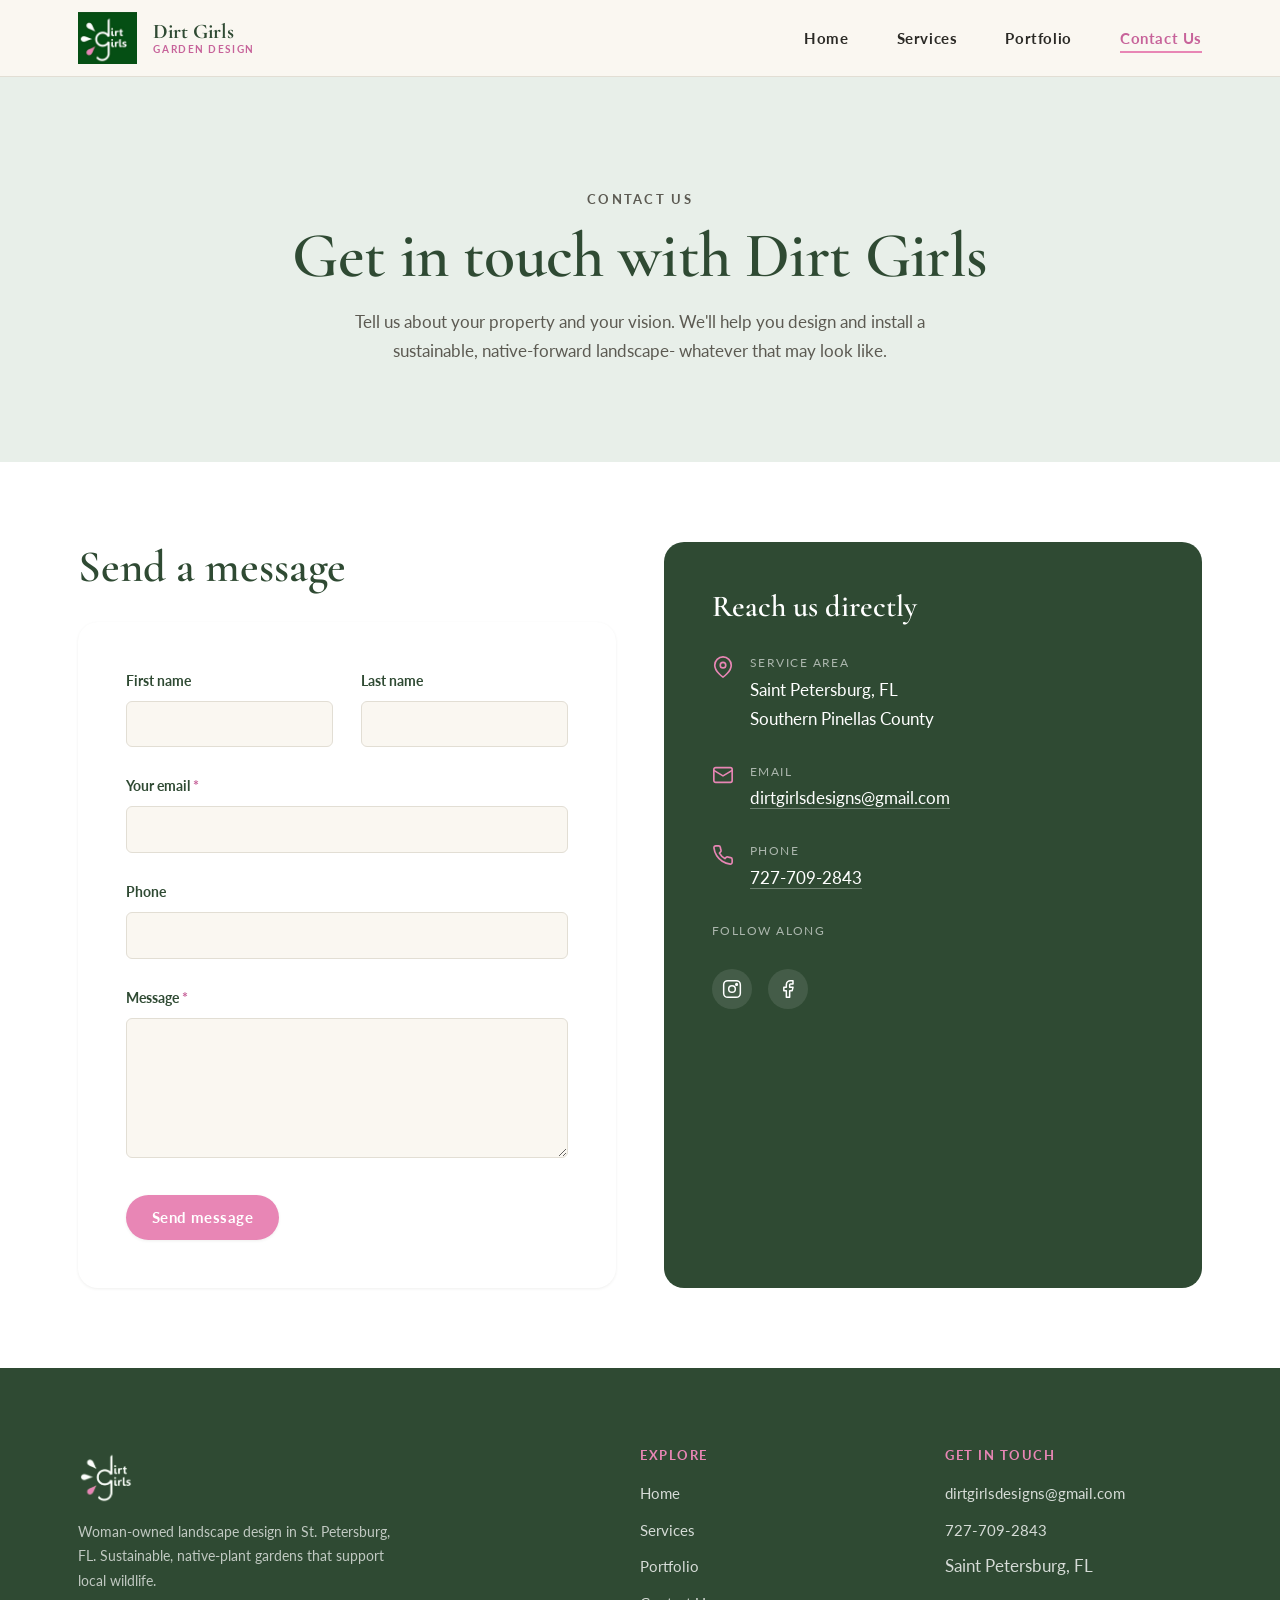
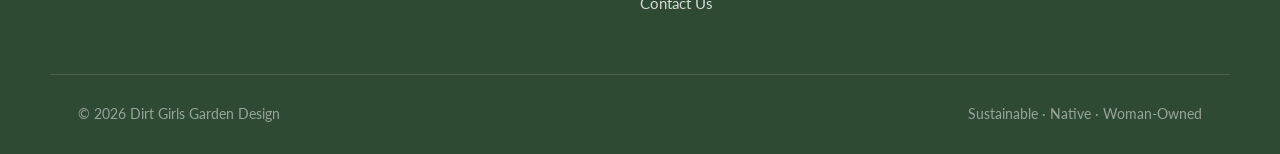
==== contact.html @ 12b73502 "Initial dg garden design website" ====
<!DOCTYPE html>
<html lang="en">
<head>
  <meta charset="UTF-8">
  <meta name="viewport" content="width=device-width, initial-scale=1.0">
  <title>Contact Us | Dirt Girls Garden Design — St. Petersburg, FL</title>
  <meta name="description" content="Get in touch with Dirt Girls Garden Design in St. Petersburg, FL. Request a consultation, design, or installation for your sustainable native-plant landscape.">
  <link rel="preconnect" href="https://fonts.googleapis.com">
  <link rel="preconnect" href="https://fonts.gstatic.com" crossorigin>
  <link href="https://fonts.googleapis.com/css2?family=Cormorant+Garamond:wght@500;600;700&family=Lato:wght@400;700&display=swap" rel="stylesheet">
  <link rel="stylesheet" href="css/styles.css">
  <link rel="icon" type="image/jpeg" href="assets/images/logo.jpg">
</head>
<body>
  <a class="skip-link" href="#main">Skip to content</a>

  <!-- ==================== Header ==================== -->
  <header class="site-header">
    <div class="container site-header__inner">
      <a class="site-header__logo" href="index.html" aria-label="Dirt Girls Garden Design — home">
        <img src="assets/images/logo.jpg" alt="Dirt Girls Garden Design logo" width="52" height="45">
        <span class="site-header__logo-text">
          Dirt Girls
          <span>Garden Design</span>
        </span>
      </a>
      <nav aria-label="Primary">
        <button class="nav-toggle" aria-expanded="false" aria-controls="primary-nav" aria-label="Toggle menu">
          <span></span><span></span><span></span>
        </button>
        <ul class="nav-list" id="primary-nav" data-open="false">
          <li><a href="index.html">Home</a></li>
          <li><a href="services.html">Services</a></li>
          <li><a href="portfolio.html">Portfolio</a></li>
          <li><a href="contact.html" aria-current="page">Contact Us</a></li>
        </ul>
      </nav>
    </div>
  </header>

  <!-- ==================== Main content ==================== -->
  <main id="main">

    <!-- Page header — hero-garden background (cropped to upper portion) with light overlay.
         Original green text colors preserved for readability. -->
    <section class="page-header section--tint-green" aria-label="Contact">
      <div class="container">
        <p class="eyebrow">Contact Us</p>
        <h1>Get in touch with Dirt Girls</h1>
        <p>Tell us about your property and your vision. We'll help you design and install a sustainable, native-forward landscape- whatever that may look like.</p>
      </div>
    </section>

    <section class="section section--paper" aria-label="Contact form and details">
      <div class="container">
        <div class="contact-grid">

          <div class="form-wrapper">
            <h2 style="margin-bottom: var(--space-md);">Send a message</h2>
            <!-- Contact form — submits to FormSubmit.co (no signup or backend required).
                 First submission triggers a confirmation email to activate the endpoint. -->
            <form class="form" id="contact-form" action="https://formsubmit.co/dirtgirlsdesigns@gmail.com" method="POST" novalidate>
              <!-- FormSubmit hidden configuration fields -->
              <input type="hidden" name="_subject" value="New inquiry from dirtgirlsgardendesign.com">
              <input type="hidden" name="_captcha" value="false">
              <input type="hidden" name="_template" value="table">
              <div class="form__row">
                <div class="form__field">
                  <label class="form__label" for="first-name">First name</label>
                  <input class="form__input" type="text" id="first-name" name="first-name" autocomplete="given-name">
                  <p class="form__error">Please enter your first name.</p>
                </div>
                <div class="form__field">
                  <label class="form__label" for="last-name">Last name</label>
                  <input class="form__input" type="text" id="last-name" name="last-name" autocomplete="family-name">
                  <p class="form__error">Please enter your last name.</p>
                </div>
              </div>
              <div class="form__field">
                <label class="form__label" for="email">Your email <span class="required">*</span></label>
                <input class="form__input" type="email" id="email" name="email" autocomplete="email" required>
                <p class="form__error">Please enter a valid email address.</p>
              </div>
              <div class="form__field">
                <label class="form__label" for="phone">Phone</label>
                <input class="form__input" type="tel" id="phone" name="phone" autocomplete="tel">
              </div>
              <div class="form__field">
                <label class="form__label" for="message">Message <span class="required">*</span></label>
                <textarea class="form__textarea" id="message" name="message" required></textarea>
                <p class="form__error">Please tell us a little about your project.</p>
              </div>
              <button class="button button--primary" type="submit">Send message</button>
              <p class="form__status" id="form-status" role="status" aria-live="polite"></p>
            </form>
          </div>

          <aside class="contact-info" aria-label="Contact details">
            <h3>Reach us directly</h3>

            <div class="contact-info__item">
              <svg viewBox="0 0 24 24" fill="none" stroke="currentColor" stroke-width="1.8" stroke-linecap="round" stroke-linejoin="round" aria-hidden="true">
                <path d="M21 10c0 7-9 13-9 13s-9-6-9-13a9 9 0 0 1 18 0z"/>
                <circle cx="12" cy="10" r="3"/>
              </svg>
              <div>
                <span class="contact-info__label">Service area</span>
                <span class="contact-info__value">Saint Petersburg, FL<br>Southern Pinellas County</span>
              </div>
            </div>

            <div class="contact-info__item">
              <svg viewBox="0 0 24 24" fill="none" stroke="currentColor" stroke-width="1.8" stroke-linecap="round" stroke-linejoin="round" aria-hidden="true">
                <rect x="2" y="4" width="20" height="16" rx="2"/>
                <path d="m22 7-10 6L2 7"/>
              </svg>
              <div>
                <span class="contact-info__label">Email</span>
                <span class="contact-info__value"><a href="mailto:dirtgirlsdesigns@gmail.com">dirtgirlsdesigns@gmail.com</a></span>
              </div>
            </div>

            <div class="contact-info__item">
              <svg viewBox="0 0 24 24" fill="none" stroke="currentColor" stroke-width="1.8" stroke-linecap="round" stroke-linejoin="round" aria-hidden="true">
                <path d="M22 16.92v3a2 2 0 0 1-2.18 2 19.79 19.79 0 0 1-8.63-3.07 19.5 19.5 0 0 1-6-6 19.79 19.79 0 0 1-3.07-8.67A2 2 0 0 1 4.11 2h3a2 2 0 0 1 2 1.72c.13.96.36 1.9.7 2.81a2 2 0 0 1-.45 2.11L8.09 9.91a16 16 0 0 0 6 6l1.27-1.27a2 2 0 0 1 2.11-.45c.91.34 1.85.57 2.81.7A2 2 0 0 1 22 16.92z"/>
              </svg>
              <div>
                <span class="contact-info__label">Phone</span>
                <span class="contact-info__value"><a href="tel:+17277092843">727-709-2843</a></span>
              </div>
            </div>

            <div>
              <span class="contact-info__label" style="display:block; margin-bottom: var(--space-sm);">Follow along</span>
              <!-- Replace hrefs below with the real Dirt Girls social media URLs -->
              <div class="contact-social">
                <a href="#" aria-label="Dirt Girls on Instagram">
                  <svg viewBox="0 0 24 24" fill="none" stroke="currentColor" stroke-width="1.8" stroke-linecap="round" stroke-linejoin="round" aria-hidden="true">
                    <rect x="2" y="2" width="20" height="20" rx="5"/>
                    <circle cx="12" cy="12" r="4"/>
                    <circle cx="17.5" cy="6.5" r="1" fill="currentColor"/>
                  </svg>
                </a>
                <a href="#" aria-label="Dirt Girls on Facebook">
                  <svg viewBox="0 0 24 24" fill="none" stroke="currentColor" stroke-width="1.8" stroke-linecap="round" stroke-linejoin="round" aria-hidden="true">
                    <path d="M18 2h-3a5 5 0 0 0-5 5v3H7v4h3v8h4v-8h3l1-4h-4V7a1 1 0 0 1 1-1h3z"/>
                  </svg>
                </a>
              </div>
            </div>
          </aside>

        </div>
      </div>
    </section>

  </main>

  <!-- ==================== Footer ==================== -->
  <footer class="site-footer">
    <div class="container site-footer__inner">
      <div class="site-footer__brand">
        <img src="assets/images/logo-removebg-preview.png" alt="Dirt Girls Garden Design">
        <p>Woman-owned landscape design in St. Petersburg, FL. Sustainable, native-plant gardens that support local wildlife.</p>
      </div>
      <div>
        <h2 class="site-footer__heading">Explore</h2>
        <ul class="site-footer__links">
          <li><a href="index.html">Home</a></li>
          <li><a href="services.html">Services</a></li>
          <li><a href="portfolio.html">Portfolio</a></li>
          <li><a href="contact.html">Contact Us</a></li>
        </ul>
      </div>
      <div>
        <h2 class="site-footer__heading">Get in touch</h2>
        <ul class="site-footer__links">
          <li><a href="mailto:dirtgirlsdesigns@gmail.com">dirtgirlsdesigns@gmail.com</a></li>
          <li><a href="tel:+17277092843">727-709-2843</a></li>
          <li>Saint Petersburg, FL</li>
        </ul>
      </div>
    </div>
    <div class="container site-footer__bottom">
      <span>&copy; <span id="footer-year">2026</span> Dirt Girls Garden Design</span>
      <span>Sustainable &middot; Native &middot; Woman-Owned</span>
    </div>
  </footer>

  <script src="js/navigation.js" defer></script>
  <script src="js/contactForm.js" defer></script>
  <script>
    document.getElementById('footer-year').textContent = new Date().getFullYear();
  </script>
</body>
</html>
---- css/styles.css ----
/* ============================================================
   Dirt Girls Garden Design — Stylesheet
   ------------------------------------------------------------
   Brand colors sampled from logo: pink #E886B5, green #45734D.
   Design tokens (CSS custom properties) defined in :root below
   control palette, spacing, typography, and motion across the
   entire site. Sections are organized top-to-bottom in roughly
   the order elements appear on the page.
   ============================================================ */

/* ---------- Design tokens ---------- */
/* Centralized configuration for colors, spacing, typography, and motion.
   Changing a token here propagates everywhere it is referenced. */
:root {
  /* Brand palette (sampled from logo) */
  --pink: #E886B5;
  --pink-deep: #C7639A;
  --pink-soft: #F7E4EE;
  --green: #45734D;
  --green-deep: #2F4A33;
  --green-soft: #E8EFE9;

  /* Neutrals */
  --cream: #FAF7F1;
  --paper: #FFFFFF;
  --ink: #2B2A26;
  --ink-soft: #5C5A52;
  --line: #E2DED4;

  /* Effects */
  --shadow-sm: 0 1px 3px rgba(47, 46, 38, 0.08);
  --shadow-md: 0 6px 20px rgba(47, 46, 38, 0.10);
  --shadow-lg: 0 14px 40px rgba(47, 46, 38, 0.14);
  --radius-sm: 6px;
  --radius-md: 12px;
  --radius-lg: 20px;
  --radius-pill: 999px;

  /* Type */
  --font-serif: 'Cormorant Garamond', Georgia, 'Times New Roman', serif;
  --font-sans: 'Lato', system-ui, -apple-system, 'Segoe UI', Roboto, sans-serif;

  /* Spacing scale */
  --space-xs: 0.5rem;
  --space-sm: 1rem;
  --space-md: 1.75rem;
  --space-lg: 3rem;
  --space-xl: 5rem;
  --space-2xl: 7rem;

  /* Layout */
  --container-max: 1180px;
  --container-narrow: 880px;
  --header-height: 76px;

  /* Motion */
  --transition-fast: 150ms ease;
  --transition-base: 250ms ease;

  /* Breakpoints (reference only — CSS @media cannot use variables) */
  /* --bp-tablet: 768px;  --bp-desktop: 1024px;  --bp-wide: 1280px; */
}

/* ---------- Reset & base ---------- */
*,
*::before,
*::after {
  box-sizing: border-box;
  margin: 0;
  padding: 0;
}

html {
  scroll-behavior: smooth;
  scroll-padding-top: calc(var(--header-height) + 1rem);
  -webkit-text-size-adjust: 100%;
}

body {
  font-family: var(--font-sans);
  font-size: 1.0625rem;
  line-height: 1.7;
  color: var(--ink);
  background-color: var(--cream);
  -webkit-font-smoothing: antialiased;
  text-rendering: optimizeLegibility;
}

img {
  max-width: 100%;
  height: auto;
  display: block;
}

a {
  color: var(--pink-deep);
  text-decoration: none;
  transition: color var(--transition-fast);
}

a:hover {
  color: var(--green-deep);
}

ul {
  list-style: none;
}

button {
  font-family: inherit;
  cursor: pointer;
  border: none;
  background: none;
}

:focus-visible {
  outline: 3px solid var(--pink);
  outline-offset: 2px;
  border-radius: var(--radius-sm);
}

/* ---------- Typography ---------- */
h1,
h2,
h3,
h4 {
  font-family: var(--font-serif);
  font-weight: 600;
  line-height: 1.15;
  color: var(--green-deep);
}

h1 {
  font-size: clamp(2.4rem, 6vw, 4rem);
  letter-spacing: -0.01em;
}

h2 {
  font-size: clamp(1.9rem, 4vw, 2.8rem);
}

h3 {
  font-size: clamp(1.4rem, 2.5vw, 1.9rem);
}

h4 {
  font-size: 1.25rem;
}

p {
  margin-bottom: var(--space-sm);
}

.eyebrow {
  font-family: var(--font-sans);
  font-size: 0.8rem;
  font-weight: 700;
  letter-spacing: 0.18em;
  text-transform: uppercase;
  color: var(--pink-deep);
  margin-bottom: var(--space-xs);
}

.lead {
  font-size: 1.2rem;
  color: var(--ink-soft);
}

.pullquote {
  font-family: var(--font-serif);
  font-style: italic;
  font-size: clamp(1.3rem, 3vw, 1.8rem);
  line-height: 1.4;
  color: var(--green);
  border-left: 3px solid var(--pink);
  padding-left: var(--space-md);
  margin: var(--space-md) 0;
}

.pullquote cite {
  display: block;
  font-style: normal;
  font-size: 0.9rem;
  font-family: var(--font-sans);
  color: var(--ink-soft);
  margin-top: var(--space-xs);
}

/* ---------- Layout ---------- */
.container {
  width: 100%;
  max-width: var(--container-max);
  margin-inline: auto;
  padding-inline: var(--space-md);
}

.container--narrow {
  max-width: var(--container-narrow);
}

.section {
  padding-block: var(--space-xl);
  position: relative;
  overflow: hidden;
}

.section--tight {
  padding-block: var(--space-lg);
}

.section--tint-pink {
  background-color: var(--pink-soft);
}

.section--tint-green {
  background-color: var(--green-soft);
}

.section--paper {
  background-color: var(--paper);
}

.section__header {
  text-align: center;
  max-width: 640px;
  margin: 0 auto var(--space-lg);
}

.section__header p {
  color: var(--ink-soft);
}

/* ---------- Section container stacking ---------- */
/* Ensures section content sits above any positioned background elements. */
.section > .container {
  position: relative;
  z-index: 1;
}

/* ---------- Header & navigation ---------- */
.site-header {
  position: sticky;
  top: 0;
  z-index: 100;
  background-color: rgba(250, 247, 241, 0.95);
  backdrop-filter: blur(10px);
  border-bottom: 1px solid var(--line);
}

.site-header__inner {
  display: flex;
  align-items: center;
  justify-content: space-between;
  height: var(--header-height);
}

.site-header__logo {
  display: flex;
  align-items: center;
  gap: var(--space-sm);
}

.site-header__logo img {
  height: 52px;
  width: auto;
}

.site-header__logo-text {
  font-family: var(--font-serif);
  font-size: 1.3rem;
  font-weight: 700;
  color: var(--green-deep);
  line-height: 1.1;
}

.site-header__logo-text span {
  display: block;
  font-family: var(--font-sans);
  font-size: 0.65rem;
  letter-spacing: 0.15em;
  text-transform: uppercase;
  color: var(--pink-deep);
  font-weight: 700;
}

.nav-list {
  display: flex;
  align-items: center;
  gap: var(--space-lg);
}

.nav-list a {
  font-size: 0.95rem;
  font-weight: 700;
  letter-spacing: 0.04em;
  color: var(--ink);
  position: relative;
  padding-block: 0.25rem;
}

.nav-list a::after {
  content: '';
  position: absolute;
  left: 0;
  bottom: -2px;
  width: 0;
  height: 2px;
  background-color: var(--pink);
  transition: width var(--transition-base);
}

.nav-list a:hover::after,
.nav-list a[aria-current="page"]::after {
  width: 100%;
}

.nav-list a[aria-current="page"] {
  color: var(--pink-deep);
}

.nav-toggle {
  display: none;
  flex-direction: column;
  gap: 5px;
  padding: var(--space-xs);
}

.nav-toggle span {
  display: block;
  width: 26px;
  height: 2px;
  background-color: var(--green-deep);
  transition: transform var(--transition-base), opacity var(--transition-fast);
}

.nav-toggle[aria-expanded="true"] span:nth-child(1) {
  transform: translateY(7px) rotate(45deg);
}

.nav-toggle[aria-expanded="true"] span:nth-child(2) {
  opacity: 0;
}

.nav-toggle[aria-expanded="true"] span:nth-child(3) {
  transform: translateY(-7px) rotate(-45deg);
}

/* ---------- Buttons ---------- */
.button {
  display: inline-flex;
  align-items: center;
  gap: var(--space-xs);
  font-size: 0.95rem;
  font-weight: 700;
  letter-spacing: 0.03em;
  padding: 0.85rem 1.6rem;
  border-radius: var(--radius-pill);
  transition: transform var(--transition-fast), background-color var(--transition-fast),
    color var(--transition-fast), box-shadow var(--transition-fast);
}

.button--primary {
  background-color: var(--pink);
  color: var(--paper);
  box-shadow: var(--shadow-sm);
}

.button--primary:hover {
  background-color: var(--pink-deep);
  color: var(--paper);
  transform: translateY(-2px);
  box-shadow: var(--shadow-md);
}

.button--secondary {
  background-color: transparent;
  color: var(--green-deep);
  border: 2px solid var(--green);
}

.button--secondary:hover {
  background-color: var(--green);
  color: var(--paper);
  transform: translateY(-2px);
}

.button--ghost {
  color: var(--pink-deep);
  padding-inline: 0;
}

.button--ghost::after {
  content: '\2192';
  transition: transform var(--transition-fast);
}

.button--ghost:hover::after {
  transform: translateX(4px);
}

/* ---------- Hero ---------- */
.hero {
  position: relative;
  min-height: min(82vh, 680px);
  display: flex;
  align-items: center;
  color: var(--paper);
  overflow: hidden;
}

.hero__image {
  position: absolute;
  inset: 0;
  width: 100%;
  height: 100%;
  object-fit: cover;
  z-index: 0;
}

.hero__overlay {
  position: absolute;
  inset: 0;
  background: linear-gradient(
    100deg,
    rgba(47, 74, 51, 0.78) 0%,
    rgba(47, 74, 51, 0.45) 55%,
    rgba(47, 74, 51, 0.25) 100%
  );
  z-index: 1;
}

.hero__content {
  position: relative;
  z-index: 2;
  max-width: 620px;
  padding-block: var(--space-xl);
}

.hero__eyebrow {
  color: var(--pink);
  margin-bottom: var(--space-sm);
}

.hero h1 {
  color: var(--paper);
  margin-bottom: var(--space-md);
}

.hero__lead {
  font-size: 1.2rem;
  color: rgba(255, 255, 255, 0.92);
  margin-bottom: var(--space-md);
}

.hero__actions {
  display: flex;
  flex-wrap: wrap;
  gap: var(--space-sm);
}

/* ---------- Pillars ---------- */
.pillars {
  display: grid;
  gap: var(--space-md);
}

.pillar {
  text-align: center;
  padding: var(--space-md);
  border-radius: var(--radius-md);
  background-color: var(--paper);
  box-shadow: var(--shadow-sm);
  border-top: 3px solid var(--pink);
}

.pillar__icon {
  width: 56px;
  height: 56px;
  margin: 0 auto var(--space-sm);
  color: var(--green);
}

.pillar h3 {
  margin-bottom: var(--space-xs);
}

.pillar p {
  font-size: 0.95rem;
  color: var(--ink-soft);
  margin: 0;
}

/* ---------- About panel ---------- */
.about-panel {
  display: grid;
  gap: var(--space-lg);
  align-items: center;
}

.about-panel__image {
  border-radius: var(--radius-lg);
  overflow: hidden;
  box-shadow: var(--shadow-md);
  aspect-ratio: 4 / 5;
}

.about-panel__image img {
  width: 100%;
  height: 100%;
  object-fit: cover;
}

.about-panel__body .eyebrow {
  margin-bottom: var(--space-xs);
}

.about-panel__signature {
  margin-top: var(--space-md);
  font-family: var(--font-serif);
  font-size: 1.4rem;
  color: var(--pink-deep);
}

.about-panel__role {
  font-size: 0.85rem;
  letter-spacing: 0.1em;
  text-transform: uppercase;
  color: var(--ink-soft);
}

/* ---------- Process steps ---------- */
.process {
  display: grid;
  gap: var(--space-md);
}

.process-step {
  position: relative;
  padding: var(--space-lg) var(--space-md);
  border-radius: var(--radius-lg);
  background-color: var(--paper);
  box-shadow: var(--shadow-sm);
  text-align: center;
  transition: transform var(--transition-base), box-shadow var(--transition-base);
}

.process-step:hover {
  transform: translateY(-4px);
  box-shadow: var(--shadow-md);
}

.process-step__number {
  font-family: var(--font-serif);
  font-size: 2.6rem;
  font-weight: 700;
  color: var(--pink);
  line-height: 1;
  margin-bottom: var(--space-xs);
}

.process-step h3 {
  margin-bottom: var(--space-xs);
}

.process-step p {
  font-size: 0.95rem;
  color: var(--ink-soft);
  margin-bottom: var(--space-sm);
}

.process-step__arrow {
  display: inline-flex;
  align-items: center;
  justify-content: center;
  width: 40px;
  height: 40px;
  border-radius: var(--radius-pill);
  background-color: var(--green-soft);
  color: var(--green-deep);
  font-size: 1.2rem;
}

/* ---------- Page header ---------- */
/* Page headers use the hero-garden image as a background, cropped to the upper
   portion (butterfly/caterpillar) via object-position. A semi-transparent cream
   overlay keeps the original green text colors readable against the image. */
.page-header {
  position: relative;
  padding-block: var(--space-2xl) var(--space-xl);
  text-align: center;
  overflow: hidden;
}

/* .page-header > .container {
  position: relative;
  z-index: 2;
} */

.page-header h1 {
  margin-bottom: var(--space-sm);
}

.page-header p {
  color: var(--ink-soft);
  max-width: 600px;
  margin-inline: auto;
}

/* ---------- Gallery ---------- */
.gallery {
  display: grid;
  grid-template-columns: repeat(auto-fill, minmax(260px, 1fr));
  gap: var(--space-md);
  align-items: start;
}

.gallery__item {
  border-radius: var(--radius-md);
  overflow: hidden;
  box-shadow: var(--shadow-sm);
  cursor: pointer;
  background-color: var(--paper);
  transition: transform var(--transition-base), box-shadow var(--transition-base);
}

.gallery__item:hover {
  transform: translateY(-4px);
  box-shadow: var(--shadow-md);
}

.gallery__item:focus-visible {
  outline: 3px solid var(--pink);
  outline-offset: 3px;
}

.gallery__image {
  width: 100%;
  aspect-ratio: 4 / 3;
  object-fit: cover;
  transition: transform var(--transition-base);
}

.gallery__item:hover .gallery__image {
  transform: scale(1.04);
}

/* ---------- Lightbox ---------- */
.lightbox {
  position: fixed;
  inset: 0;
  z-index: 200;
  display: flex;
  align-items: center;
  justify-content: center;
  background-color: rgba(43, 42, 38, 0.88);
  padding: var(--space-md);
  opacity: 0;
  visibility: hidden;
  transition: opacity var(--transition-base), visibility var(--transition-base);
}

.lightbox[data-open="true"] {
  opacity: 1;
  visibility: visible;
}

.lightbox__dialog {
  position: relative;
  max-width: 1000px;
  max-height: 90vh;
  background-color: var(--paper);
  border-radius: var(--radius-md);
  overflow: hidden;
  box-shadow: var(--shadow-lg);
}

.lightbox__image {
  width: 100%;
  max-height: 78vh;
  object-fit: contain;
  display: block;
}

.lightbox__close {
  position: absolute;
  top: 0.75rem;
  right: 0.75rem;
  width: 40px;
  height: 40px;
  border-radius: var(--radius-pill);
  background-color: rgba(255, 255, 255, 0.9);
  color: var(--ink);
  font-size: 1.4rem;
  display: flex;
  align-items: center;
  justify-content: center;
  z-index: 2;
  transition: background-color var(--transition-fast);
}

.lightbox__close:hover {
  background-color: var(--pink);
  color: var(--paper);
}

.lightbox__nav {
  position: absolute;
  top: 50%;
  transform: translateY(-50%);
  width: 48px;
  height: 48px;
  border-radius: var(--radius-pill);
  background-color: rgba(255, 255, 255, 0.85);
  color: var(--ink);
  font-size: 1.5rem;
  display: flex;
  align-items: center;
  justify-content: center;
  z-index: 2;
  transition: background-color var(--transition-fast);
}

.lightbox__nav:hover {
  background-color: var(--pink);
  color: var(--paper);
}

.lightbox__nav--prev {
  left: 0.75rem;
}

.lightbox__nav--next {
  right: 0.75rem;
}

/* ---------- Service sections ---------- */
.service {
  display: grid;
  gap: var(--space-lg);
  align-items: center;
  padding-block: var(--space-lg);
}

.service__image {
  border-radius: var(--radius-lg);
  overflow: hidden;
  box-shadow: var(--shadow-md);
  aspect-ratio: 3 / 2;
}

.service__image img {
  width: 100%;
  height: 100%;
  object-fit: cover;
}

.service__number {
  font-family: var(--font-serif);
  font-size: 1.1rem;
  font-weight: 700;
  color: var(--pink);
  letter-spacing: 0.1em;
}

.service__body h2 {
  margin-bottom: var(--space-sm);
}

.service__list {
  margin: var(--space-sm) 0;
}

.service__list li {
  position: relative;
  padding-left: var(--space-md);
  margin-bottom: var(--space-xs);
  color: var(--ink-soft);
}

.service__list li::before {
  content: '';
  position: absolute;
  left: 0;
  top: 0.6em;
  width: 8px;
  height: 8px;
  border-radius: var(--radius-pill);
  background-color: var(--green);
}

.service--reverse .service__image {
  order: 2;
}

/* ---------- Contact ---------- */
.contact-grid {
  display: grid;
  gap: var(--space-lg);
}

.contact-info {
  background-color: var(--green-deep);
  color: var(--paper);
  border-radius: var(--radius-lg);
  padding: var(--space-lg);
}

.contact-info h3 {
  color: var(--paper);
  margin-bottom: var(--space-md);
}

.contact-info__item {
  display: flex;
  align-items: flex-start;
  gap: var(--space-sm);
  margin-bottom: var(--space-md);
}

.contact-info__item svg {
  width: 22px;
  height: 22px;
  flex-shrink: 0;
  color: var(--pink);
  margin-top: 0.15em;
}

.contact-info__label {
  font-size: 0.75rem;
  letter-spacing: 0.12em;
  text-transform: uppercase;
  color: rgba(255, 255, 255, 0.6);
  display: block;
  margin-bottom: 0.15rem;
}

.contact-info__value {
  color: var(--paper);
}

.contact-info__value a {
  color: var(--paper);
  border-bottom: 1px solid rgba(255, 255, 255, 0.3);
}

.contact-info__value a:hover {
  color: var(--pink);
  border-bottom-color: var(--pink);
}

.contact-social {
  display: flex;
  gap: var(--space-sm);
  margin-top: var(--space-md);
}

.contact-social a {
  width: 40px;
  height: 40px;
  border-radius: var(--radius-pill);
  background-color: rgba(255, 255, 255, 0.1);
  display: flex;
  align-items: center;
  justify-content: center;
  color: var(--paper);
  transition: background-color var(--transition-fast);
}

.contact-social a:hover {
  background-color: var(--pink);
}

.contact-social svg {
  width: 20px;
  height: 20px;
}

/* ---------- Form ---------- */
.form {
  background-color: var(--paper);
  border-radius: var(--radius-lg);
  padding: var(--space-lg);
  box-shadow: var(--shadow-sm);
}

.form__field {
  margin-bottom: var(--space-md);
}

.form__row {
  display: grid;
  gap: var(--space-md);
}

.form__label {
  display: block;
  font-size: 0.85rem;
  font-weight: 700;
  color: var(--green-deep);
  margin-bottom: var(--space-xs);
}

.form__label .required {
  color: var(--pink-deep);
}

.form__input,
.form__textarea {
  width: 100%;
  font-family: var(--font-sans);
  font-size: 1rem;
  color: var(--ink);
  background-color: var(--cream);
  border: 1px solid var(--line);
  border-radius: var(--radius-sm);
  padding: 0.8rem 1rem;
  transition: border-color var(--transition-fast), box-shadow var(--transition-fast);
}

.form__input:focus,
.form__textarea:focus {
  outline: none;
  border-color: var(--pink);
  box-shadow: 0 0 0 3px rgba(232, 134, 181, 0.2);
}

.form__textarea {
  min-height: 140px;
  resize: vertical;
}

.form__error {
  display: none;
  font-size: 0.8rem;
  color: var(--pink-deep);
  margin-top: var(--space-xs);
}

.form__field[data-invalid="true"] .form__input,
.form__field[data-invalid="true"] .form__textarea {
  border-color: var(--pink-deep);
}

.form__field[data-invalid="true"] .form__error {
  display: block;
}

.form__status {
  margin-top: var(--space-md);
  padding: var(--space-sm) var(--space-md);
  border-radius: var(--radius-sm);
  font-size: 0.95rem;
  display: none;
}

.form__status[data-state="success"] {
  display: block;
  background-color: var(--green-soft);
  color: var(--green-deep);
}

.form__status[data-state="error"] {
  display: block;
  background-color: var(--pink-soft);
  color: var(--pink-deep);
}

/* ---------- Footer ---------- */
.site-footer {
  background-color: var(--green-deep);
  color: rgba(255, 255, 255, 0.8);
  padding-block: var(--space-xl) var(--space-md);
  position: relative;
  overflow: hidden;
}

.site-footer__inner {
  display: grid;
  gap: var(--space-lg);
}

/* Footer logo uses a pre-processed transparent PNG (logo-transparent.png) with
   the green background already removed. No CSS filter needed — the white text
   and pink teardrop display directly on the dark green footer. */
.site-footer__brand img {
  height: 56px;
  width: auto;
  margin-bottom: var(--space-sm);
}

.site-footer__brand p {
  font-size: 0.9rem;
  color: rgba(255, 255, 255, 0.7);
  max-width: 320px;
}

.site-footer__heading {
  font-family: var(--font-sans);
  font-size: 0.8rem;
  font-weight: 700;
  letter-spacing: 0.12em;
  text-transform: uppercase;
  color: var(--pink);
  margin-bottom: var(--space-sm);
}

.site-footer__links li {
  margin-bottom: var(--space-xs);
}

.site-footer__links a {
  color: rgba(255, 255, 255, 0.8);
  font-size: 0.95rem;
}

.site-footer__links a:hover {
  color: var(--pink);
}

.site-footer__bottom {
  margin-top: var(--space-lg);
  padding-top: var(--space-md);
  border-top: 1px solid rgba(255, 255, 255, 0.12);
  display: flex;
  flex-wrap: wrap;
  justify-content: space-between;
  gap: var(--space-sm);
  font-size: 0.85rem;
  color: rgba(255, 255, 255, 0.5);
}

/* ---------- Skip link ---------- */
.skip-link {
  position: absolute;
  left: -999px;
  top: 0;
  z-index: 300;
  background-color: var(--green-deep);
  color: var(--paper);
  padding: var(--space-sm) var(--space-md);
  border-radius: 0 0 var(--radius-sm) 0;
}

.skip-link:focus {
  left: 0;
}

/* ---------- Responsive ---------- */
@media (min-width: 768px) {
  .pillars {
    grid-template-columns: repeat(3, 1fr);
  }

  .about-panel {
    grid-template-columns: 1fr 1.2fr;
  }

  .process {
    grid-template-columns: repeat(3, 1fr);
  }

  .form__row {
    grid-template-columns: 1fr 1fr;
  }

  .contact-grid {
    grid-template-columns: 1fr 1fr;
  }

  .site-footer__inner {
    grid-template-columns: 2fr 1fr 1fr;
  }
}

@media (min-width: 1024px) {
  .service {
    grid-template-columns: 1fr 1fr;
    gap: var(--space-xl);
  }

  .service--reverse .service__image {
    order: -1;
  }
}

@media (max-width: 767px) {
  .nav-toggle {
    display: flex;
  }

  .nav-list {
    position: fixed;
    inset: var(--header-height) 0 auto 0;
    flex-direction: column;
    align-items: flex-start;
    gap: var(--space-xs);
    background-color: var(--cream);
    padding: var(--space-md);
    border-bottom: 1px solid var(--line);
    box-shadow: var(--shadow-md);
    transform: translateY(-120%);
    transition: transform var(--transition-base);
    z-index: 99;
  }

  .nav-list[data-open="true"] {
    transform: translateY(0);
  }

  .nav-list a {
    display: block;
    padding: var(--space-xs) 0;
    font-size: 1.1rem;
  }

  .site-header__logo-text {
    font-size: 1.1rem;
  }

  .hero__actions {
    flex-direction: column;
    align-items: stretch;
  }

  .hero__actions .button {
    justify-content: center;
  }
}

/* ---------- Motion preferences ---------- */
@media (prefers-reduced-motion: reduce) {
  html {
    scroll-behavior: auto;
  }

  *,
  *::before,
  *::after {
    animation-duration: 0.01ms !important;
    transition-duration: 0.01ms !important;
  }
}
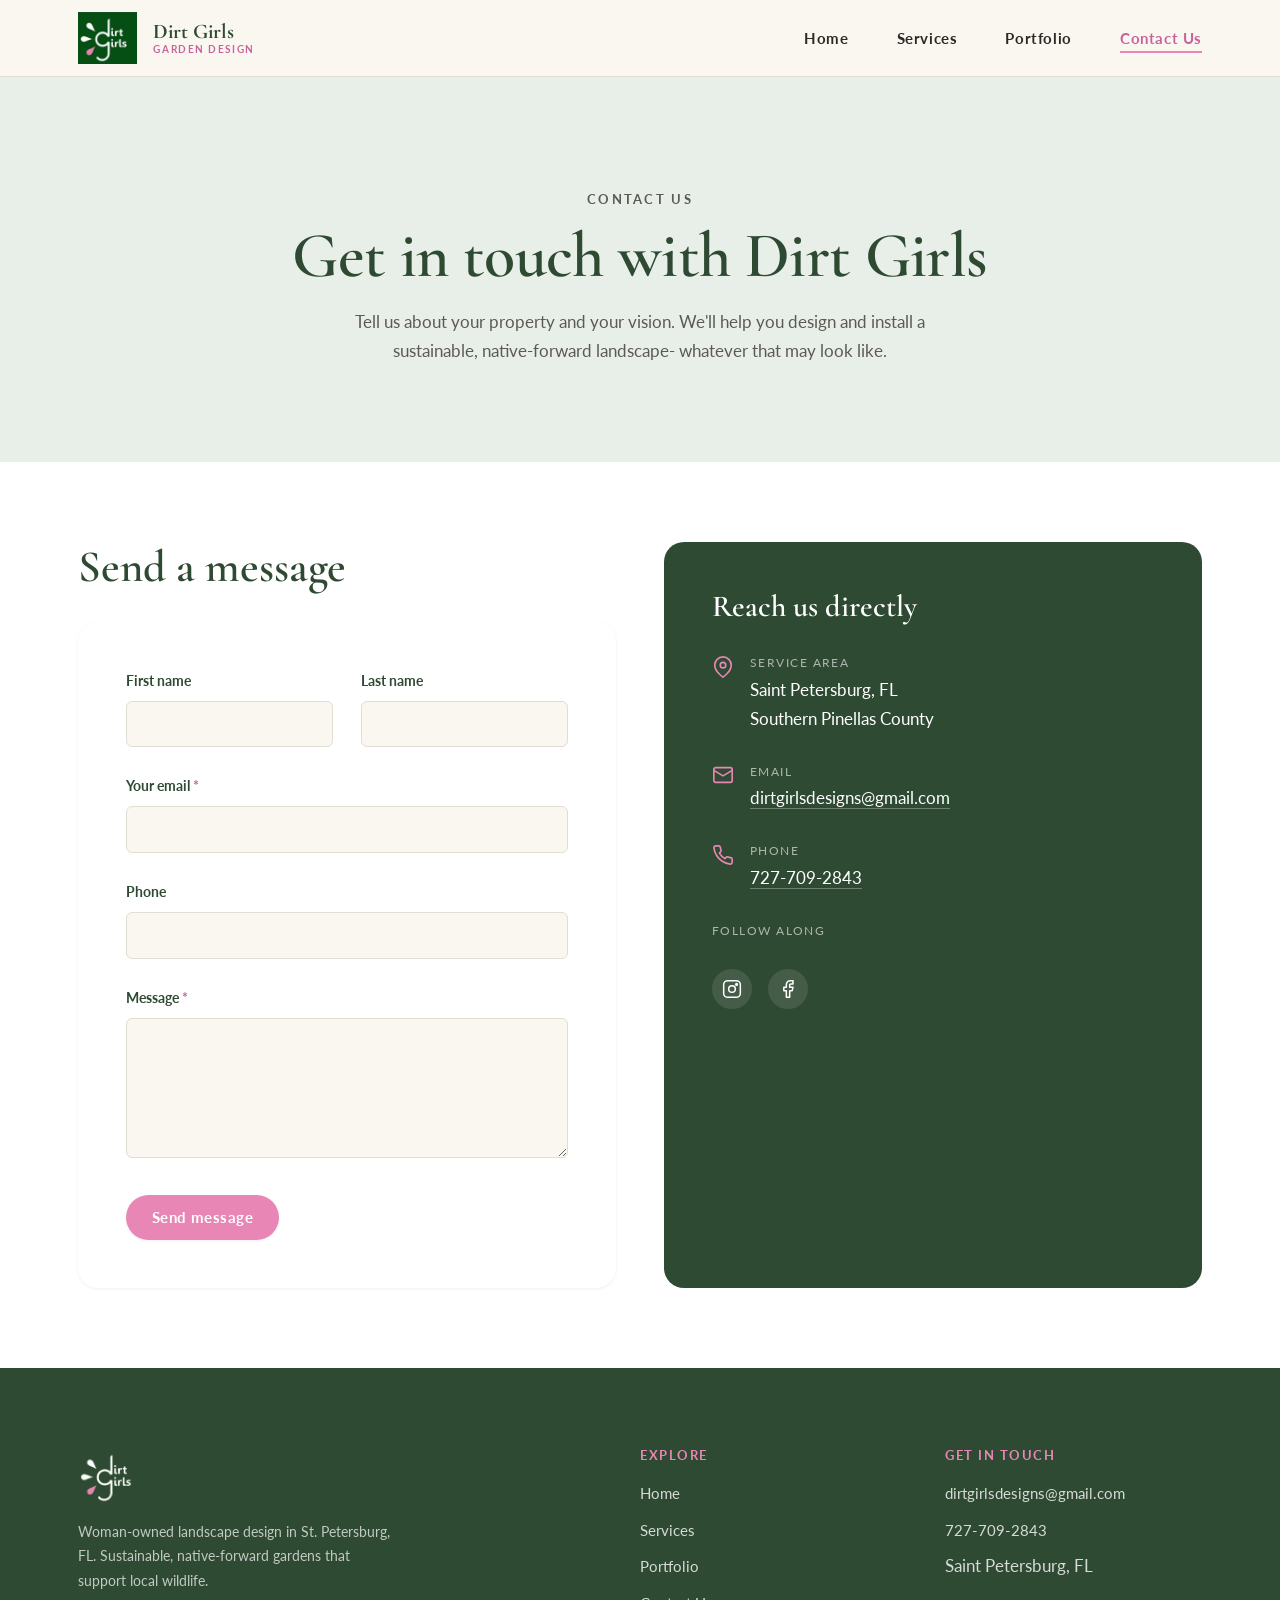
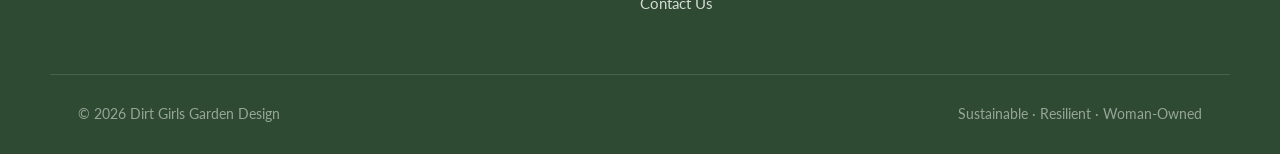
==== commit aefb4245: "A few content changes" ====
--- a/contact.html
+++ b/contact.html
@@ -161,7 +161,7 @@
     <div class="container site-footer__inner">
       <div class="site-footer__brand">
         <img src="assets/images/logo-removebg-preview.png" alt="Dirt Girls Garden Design">
-        <p>Woman-owned landscape design in St. Petersburg, FL. Sustainable, native-plant gardens that support local wildlife.</p>
+        <p>Woman-owned landscape design in St. Petersburg, FL. Sustainable, native-forward gardens that support local wildlife.</p>
       </div>
       <div>
         <h2 class="site-footer__heading">Explore</h2>
@@ -183,7 +183,7 @@
     </div>
     <div class="container site-footer__bottom">
       <span>&copy; <span id="footer-year">2026</span> Dirt Girls Garden Design</span>
-      <span>Sustainable &middot; Native &middot; Woman-Owned</span>
+      <span>Sustainable &middot; Resilient &middot; Woman-Owned</span>
     </div>
   </footer>
 
--- a/css/styles.css
+++ b/css/styles.css
@@ -766,6 +766,12 @@
   margin-bottom: var(--space-sm);
 }
 
+.service__body h3 {
+  font-size: 1.3rem;
+  margin-top: var(--space-md);
+  margin-bottom: var(--space-xs);
+}
+
 .service__list {
   margin: var(--space-sm) 0;
 }
